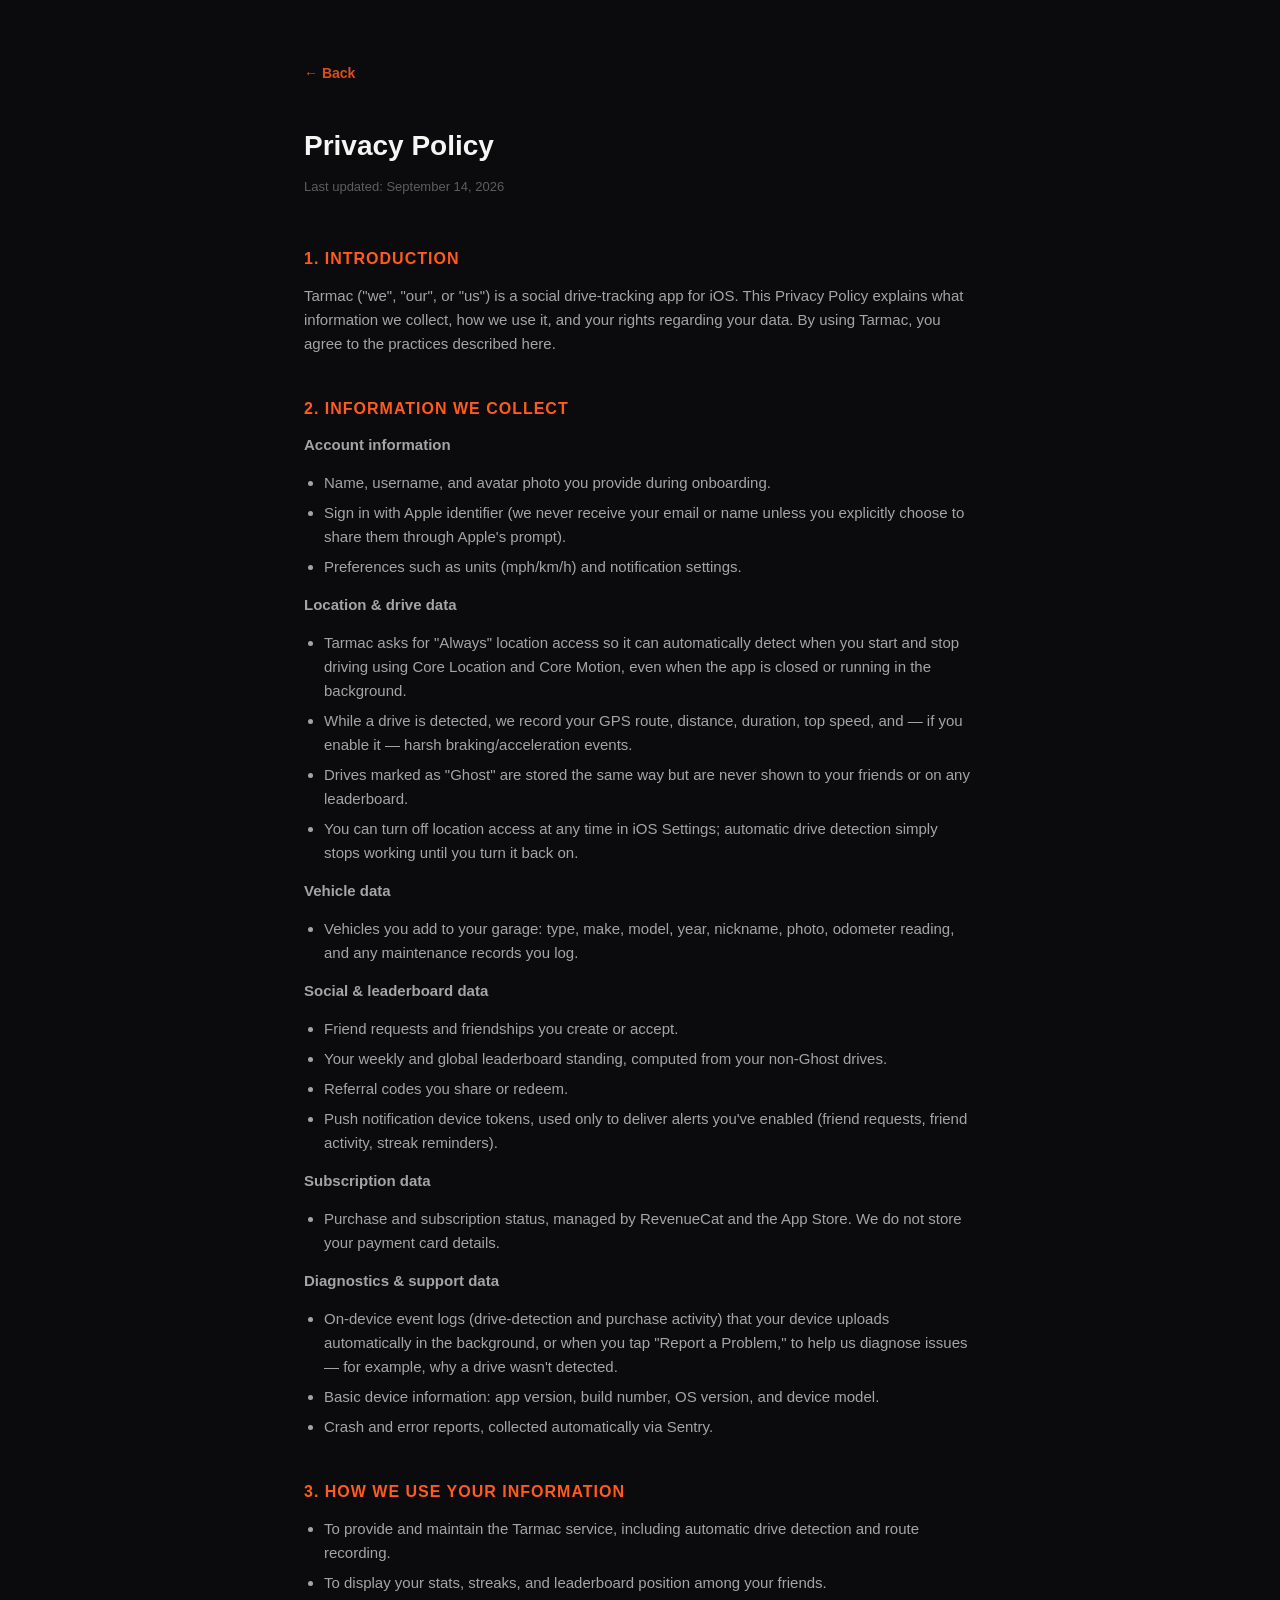
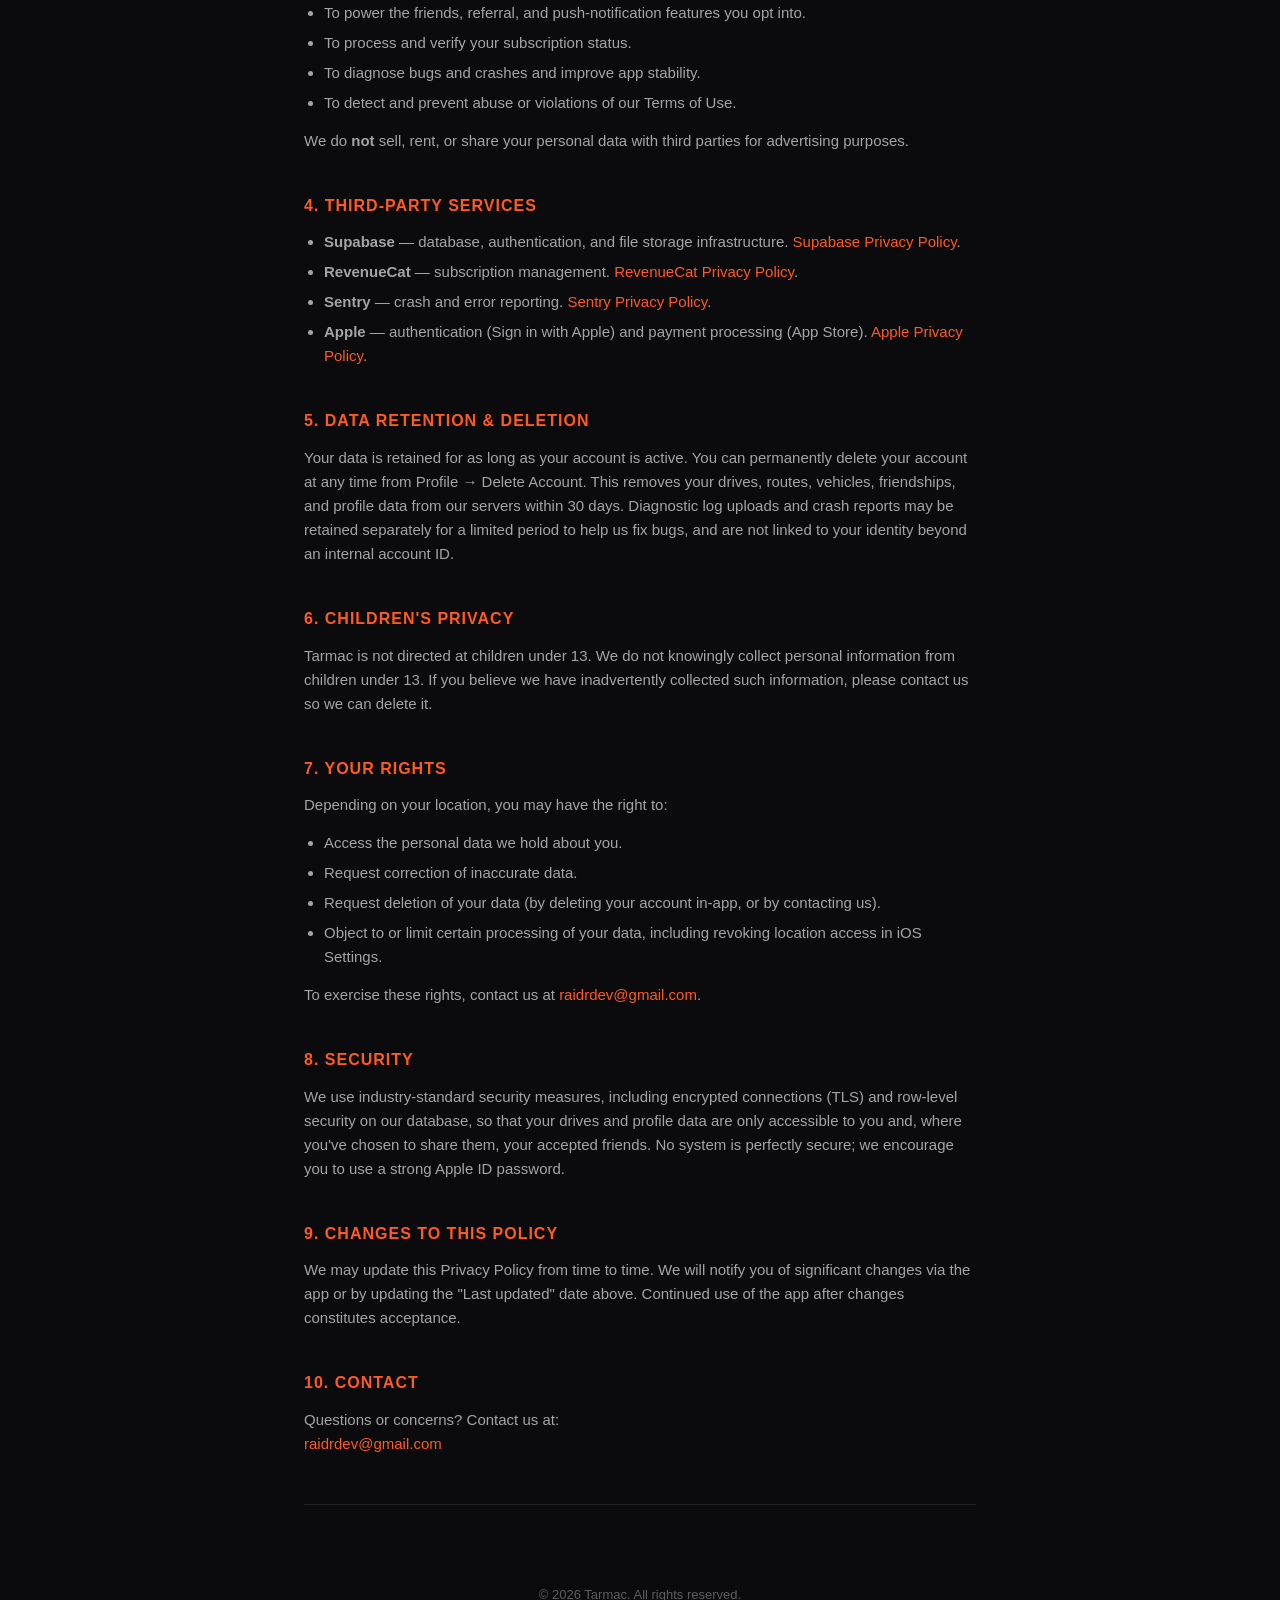
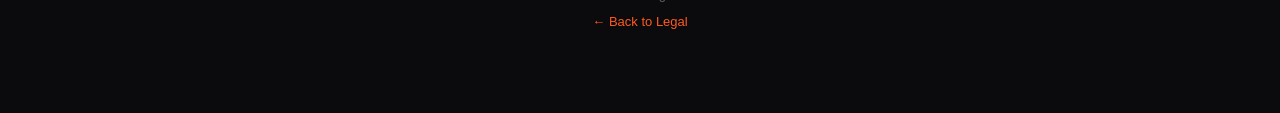
==== privacy.html @ 2295f6b0 "Initial legal pages for Tarmac (privacy policy) Co-Authored-By: Claude Sonnet 5 <noreply@anthropic.c" ====
<!DOCTYPE html>
<html lang="en">
<head>
  <meta charset="UTF-8" />
  <meta name="viewport" content="width=device-width, initial-scale=1.0" />
  <title>Privacy Policy — Tarmac</title>
  <link rel="stylesheet" href="style.css" />
</head>
<body>
  <div class="container">
    <a href="index.html" class="back">← Back</a>

    <div class="doc-header">
      <h1>Privacy Policy</h1>
      <p class="doc-meta">Last updated: September 14, 2026</p>
    </div>

    <div class="doc-body">

      <h2>1. Introduction</h2>
      <p>
        Tarmac ("we", "our", or "us") is a social drive-tracking app for iOS. This Privacy
        Policy explains what information we collect, how we use it, and your rights regarding
        your data. By using Tarmac, you agree to the practices described here.
      </p>

      <h2>2. Information We Collect</h2>

      <p><strong>Account information</strong></p>
      <ul>
        <li>Name, username, and avatar photo you provide during onboarding.</li>
        <li>Sign in with Apple identifier (we never receive your email or name unless you explicitly choose to share them through Apple's prompt).</li>
        <li>Preferences such as units (mph/km/h) and notification settings.</li>
      </ul>

      <p><strong>Location &amp; drive data</strong></p>
      <ul>
        <li>Tarmac asks for "Always" location access so it can automatically detect when you start and stop driving using Core Location and Core Motion, even when the app is closed or running in the background.</li>
        <li>While a drive is detected, we record your GPS route, distance, duration, top speed, and — if you enable it — harsh braking/acceleration events.</li>
        <li>Drives marked as "Ghost" are stored the same way but are never shown to your friends or on any leaderboard.</li>
        <li>You can turn off location access at any time in iOS Settings; automatic drive detection simply stops working until you turn it back on.</li>
      </ul>

      <p><strong>Vehicle data</strong></p>
      <ul>
        <li>Vehicles you add to your garage: type, make, model, year, nickname, photo, odometer reading, and any maintenance records you log.</li>
      </ul>

      <p><strong>Social &amp; leaderboard data</strong></p>
      <ul>
        <li>Friend requests and friendships you create or accept.</li>
        <li>Your weekly and global leaderboard standing, computed from your non-Ghost drives.</li>
        <li>Referral codes you share or redeem.</li>
        <li>Push notification device tokens, used only to deliver alerts you've enabled (friend requests, friend activity, streak reminders).</li>
      </ul>

      <p><strong>Subscription data</strong></p>
      <ul>
        <li>Purchase and subscription status, managed by RevenueCat and the App Store. We do not store your payment card details.</li>
      </ul>

      <p><strong>Diagnostics &amp; support data</strong></p>
      <ul>
        <li>On-device event logs (drive-detection and purchase activity) that your device uploads automatically in the background, or when you tap "Report a Problem," to help us diagnose issues — for example, why a drive wasn't detected.</li>
        <li>Basic device information: app version, build number, OS version, and device model.</li>
        <li>Crash and error reports, collected automatically via Sentry.</li>
      </ul>

      <h2>3. How We Use Your Information</h2>
      <ul>
        <li>To provide and maintain the Tarmac service, including automatic drive detection and route recording.</li>
        <li>To display your stats, streaks, and leaderboard position among your friends.</li>
        <li>To power the friends, referral, and push-notification features you opt into.</li>
        <li>To process and verify your subscription status.</li>
        <li>To diagnose bugs and crashes and improve app stability.</li>
        <li>To detect and prevent abuse or violations of our Terms of Use.</li>
      </ul>
      <p>We do <strong>not</strong> sell, rent, or share your personal data with third parties for advertising purposes.</p>

      <h2>4. Third-Party Services</h2>
      <ul>
        <li><strong>Supabase</strong> — database, authentication, and file storage infrastructure. <a href="https://supabase.com/privacy" target="_blank" rel="noopener">Supabase Privacy Policy</a>.</li>
        <li><strong>RevenueCat</strong> — subscription management. <a href="https://www.revenuecat.com/privacy" target="_blank" rel="noopener">RevenueCat Privacy Policy</a>.</li>
        <li><strong>Sentry</strong> — crash and error reporting. <a href="https://sentry.io/privacy/" target="_blank" rel="noopener">Sentry Privacy Policy</a>.</li>
        <li><strong>Apple</strong> — authentication (Sign in with Apple) and payment processing (App Store). <a href="https://www.apple.com/legal/privacy/" target="_blank" rel="noopener">Apple Privacy Policy</a>.</li>
      </ul>

      <h2>5. Data Retention &amp; Deletion</h2>
      <p>
        Your data is retained for as long as your account is active. You can permanently delete
        your account at any time from Profile → Delete Account. This removes your drives, routes,
        vehicles, friendships, and profile data from our servers within 30 days. Diagnostic log
        uploads and crash reports may be retained separately for a limited period to help us fix
        bugs, and are not linked to your identity beyond an internal account ID.
      </p>

      <h2>6. Children's Privacy</h2>
      <p>
        Tarmac is not directed at children under 13. We do not knowingly collect personal
        information from children under 13. If you believe we have inadvertently collected such
        information, please contact us so we can delete it.
      </p>

      <h2>7. Your Rights</h2>
      <p>Depending on your location, you may have the right to:</p>
      <ul>
        <li>Access the personal data we hold about you.</li>
        <li>Request correction of inaccurate data.</li>
        <li>Request deletion of your data (by deleting your account in-app, or by contacting us).</li>
        <li>Object to or limit certain processing of your data, including revoking location access in iOS Settings.</li>
      </ul>
      <p>To exercise these rights, contact us at <a href="mailto:raidrdev@gmail.com">raidrdev@gmail.com</a>.</p>

      <h2>8. Security</h2>
      <p>
        We use industry-standard security measures, including encrypted connections (TLS) and
        row-level security on our database, so that your drives and profile data are only
        accessible to you and, where you've chosen to share them, your accepted friends. No
        system is perfectly secure; we encourage you to use a strong Apple ID password.
      </p>

      <h2>9. Changes to This Policy</h2>
      <p>
        We may update this Privacy Policy from time to time. We will notify you of significant
        changes via the app or by updating the "Last updated" date above. Continued use of the
        app after changes constitutes acceptance.
      </p>

      <h2>10. Contact</h2>
      <p>
        Questions or concerns? Contact us at:<br />
        <a href="mailto:raidrdev@gmail.com">raidrdev@gmail.com</a>
      </p>

    </div>

    <div class="divider"></div>

    <footer>
      <p>© 2026 Tarmac. All rights reserved.</p>
      <p><a href="index.html">← Back to Legal</a></p>
    </footer>
  </div>
</body>
</html>
---- style.css ----
*, *::before, *::after { box-sizing: border-box; margin: 0; padding: 0; }

:root {
  --bg: #0B0B0D;
  --card: #151517;
  --border: #222224;
  --accent: #FF5A1F;
  --accent-muted: #FF5A1F22;
  --ink: #F5F5F4;
  --ink-secondary: #F5F5F4A8;
  --ink-muted: #F5F5F459;
}

html { scroll-behavior: smooth; }

body {
  background: var(--bg);
  color: var(--ink);
  font-family: -apple-system, BlinkMacSystemFont, 'Segoe UI', sans-serif;
  font-size: 16px;
  line-height: 1.6;
  min-height: 100vh;
}

.container {
  max-width: 720px;
  margin: 0 auto;
  padding: 60px 24px 80px;
}

/* ── Header ── */
header {
  text-align: center;
  margin-bottom: 56px;
}

.logo { font-size: 56px; display: block; margin-bottom: 16px; }

header h1 {
  font-size: 32px;
  font-weight: 800;
  letter-spacing: -0.5px;
  color: var(--ink);
}

.sub {
  margin-top: 6px;
  font-size: 14px;
  color: var(--ink-muted);
  text-transform: uppercase;
  letter-spacing: 2px;
}

/* ── Back link ── */
.back {
  display: inline-flex;
  align-items: center;
  gap: 6px;
  color: var(--accent);
  text-decoration: none;
  font-size: 14px;
  font-weight: 600;
  margin-bottom: 40px;
  opacity: 0.85;
  transition: opacity 0.15s;
}
.back:hover { opacity: 1; }

/* ── Index cards ── */
.card-grid { display: flex; flex-direction: column; gap: 12px; }

.card {
  display: flex;
  align-items: center;
  gap: 18px;
  background: var(--card);
  border: 1px solid var(--border);
  border-radius: 16px;
  padding: 24px 20px;
  text-decoration: none;
  color: var(--ink);
  transition: border-color 0.15s, background 0.15s;
}
.card:hover {
  border-color: var(--accent);
  background: var(--accent-muted);
}

.card-icon { font-size: 28px; flex-shrink: 0; }

.card h2 { font-size: 17px; font-weight: 700; margin-bottom: 4px; }
.card p  { font-size: 13px; color: var(--ink-muted); }

.arrow {
  margin-left: auto;
  font-size: 20px;
  color: var(--ink-muted);
  flex-shrink: 0;
}

/* ── Document page ── */
.doc-header {
  margin-bottom: 48px;
}

.doc-header h1 {
  font-size: 28px;
  font-weight: 800;
  margin-bottom: 8px;
}

.doc-meta {
  font-size: 13px;
  color: var(--ink-muted);
}

.doc-body h2 {
  font-size: 16px;
  font-weight: 700;
  color: var(--accent);
  text-transform: uppercase;
  letter-spacing: 1px;
  margin: 40px 0 12px;
}

.doc-body h2:first-child { margin-top: 0; }

.doc-body p {
  font-size: 15px;
  color: var(--ink-secondary);
  margin-bottom: 14px;
}

.doc-body ul {
  padding-left: 20px;
  margin-bottom: 14px;
}

.doc-body li {
  font-size: 15px;
  color: var(--ink-secondary);
  margin-bottom: 6px;
}

.doc-body a {
  color: var(--accent);
  text-decoration: none;
}
.doc-body a:hover { text-decoration: underline; }

.divider {
  height: 1px;
  background: var(--border);
  margin: 48px 0;
}

/* ── Footer ── */
footer {
  margin-top: 80px;
  text-align: center;
  font-size: 13px;
  color: var(--ink-muted);
  display: flex;
  flex-direction: column;
  gap: 6px;
}

footer a { color: var(--accent); text-decoration: none; }
footer a:hover { text-decoration: underline; }

@media (max-width: 600px) {
  .container { padding: 40px 16px 60px; }
  header h1 { font-size: 26px; }
  .doc-header h1 { font-size: 22px; }
}
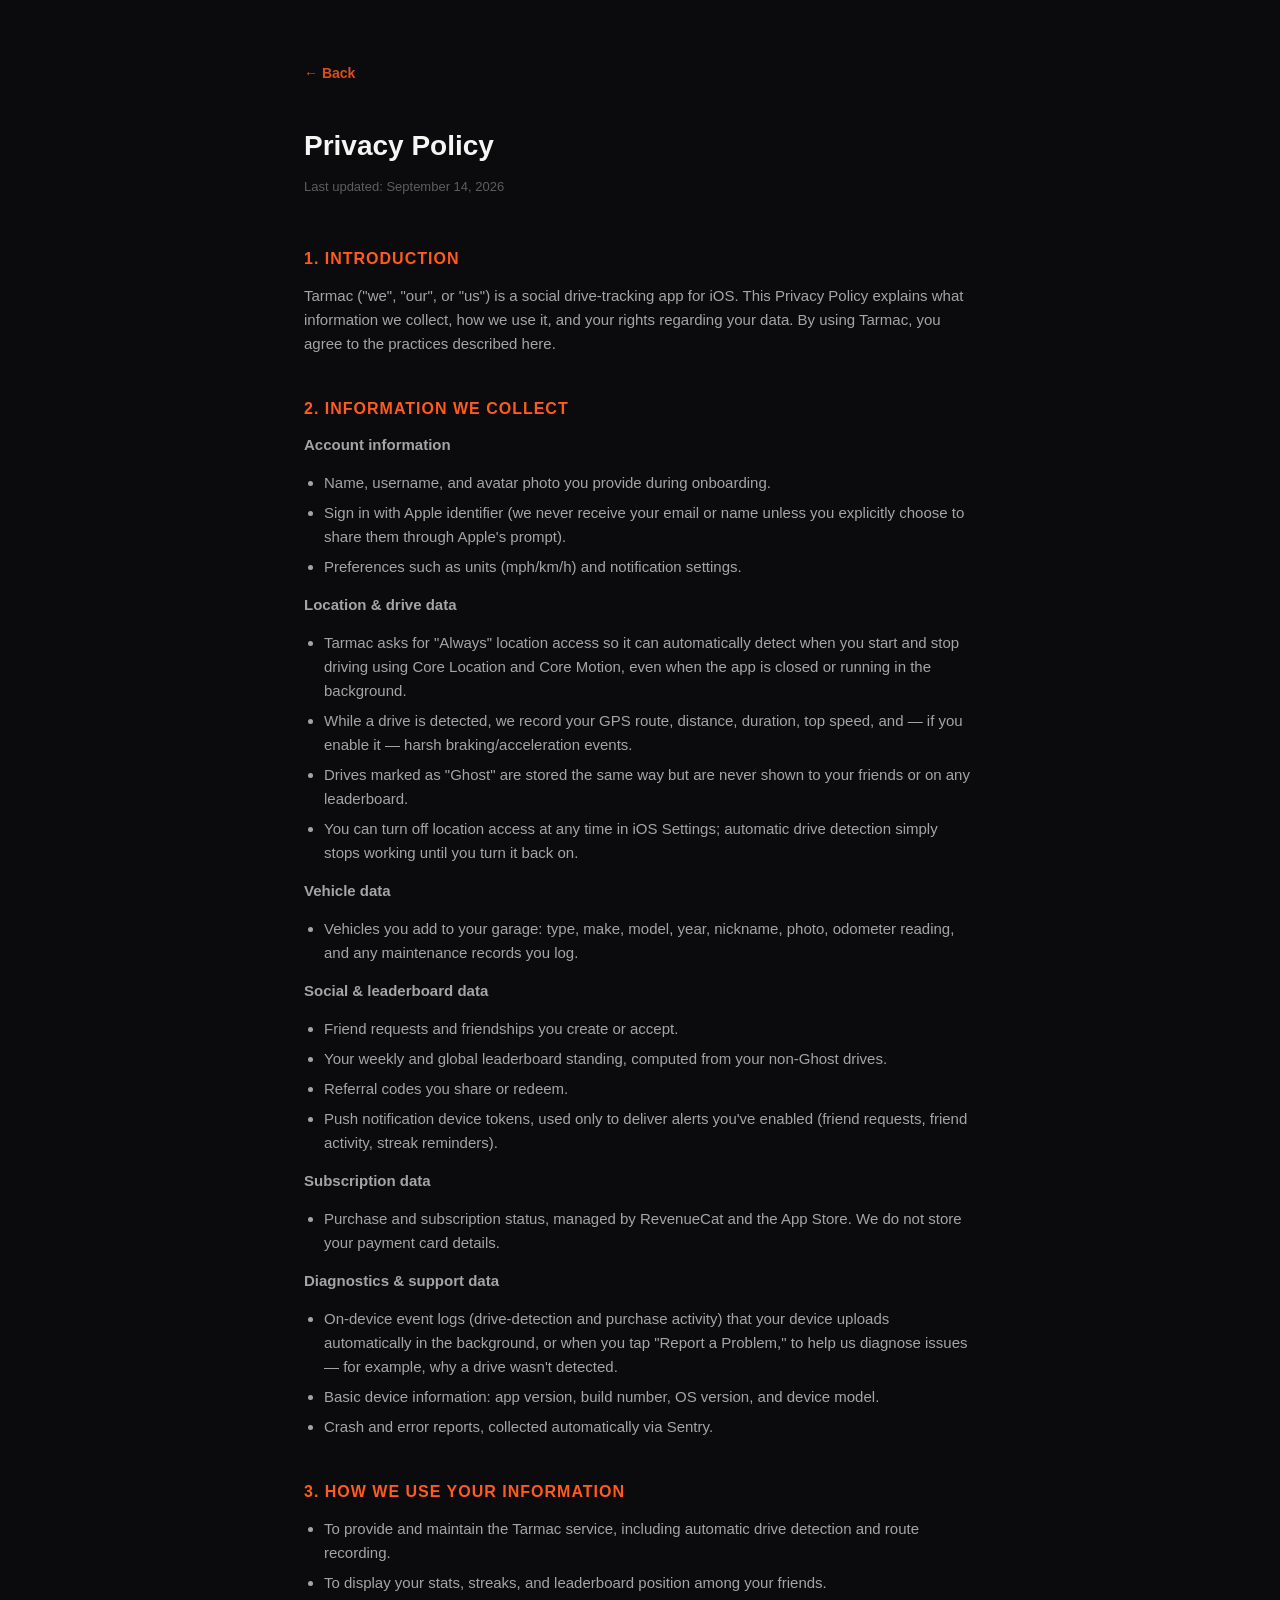
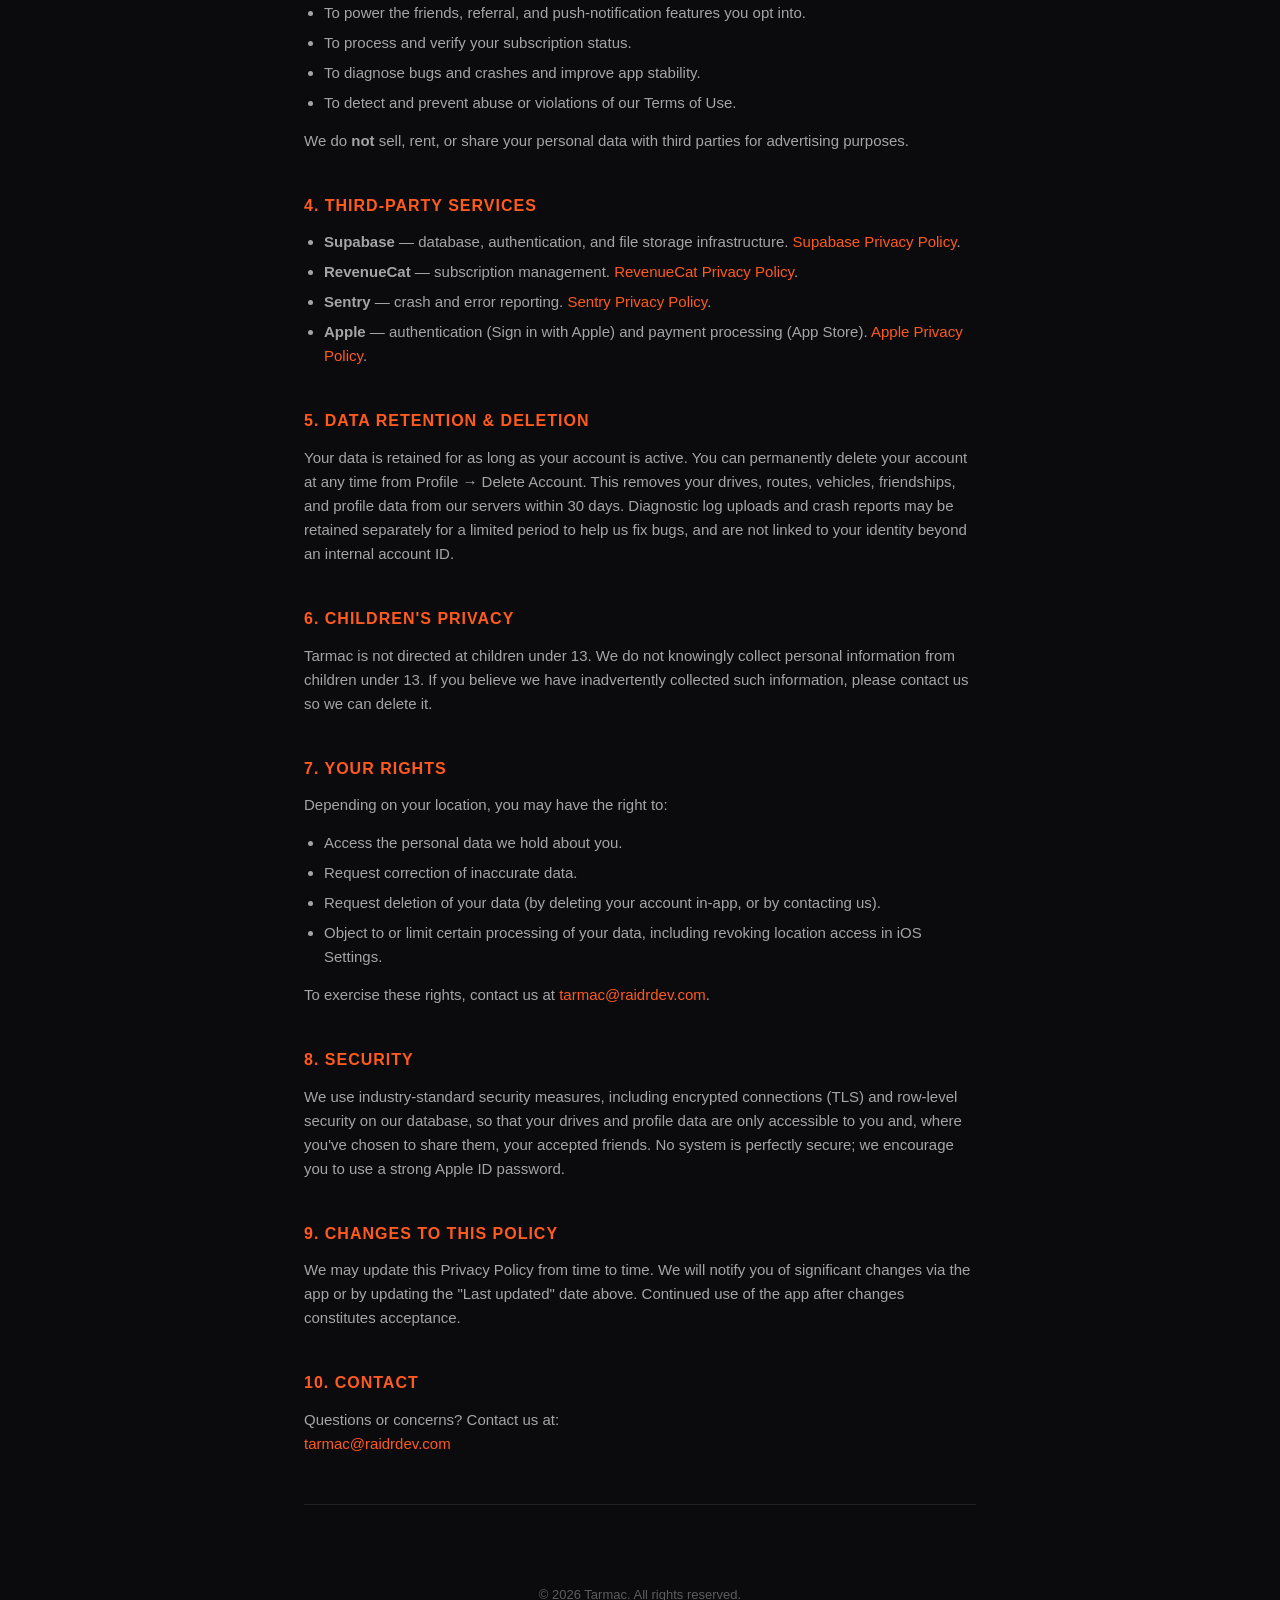
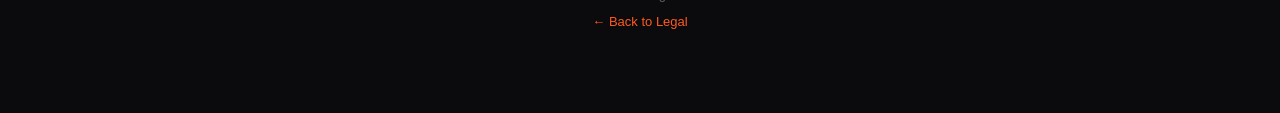
==== commit 27dab3ff: "Update contact email to tarmac@raidrdev.com Co-Authored-By: Claude Sonnet 5 <noreply@anthropic.com>" ====
--- a/privacy.html
+++ b/privacy.html
@@ -109,7 +109,7 @@
         <li>Request deletion of your data (by deleting your account in-app, or by contacting us).</li>
         <li>Object to or limit certain processing of your data, including revoking location access in iOS Settings.</li>
       </ul>
-      <p>To exercise these rights, contact us at <a href="mailto:raidrdev@gmail.com">raidrdev@gmail.com</a>.</p>
+      <p>To exercise these rights, contact us at <a href="mailto:tarmac@raidrdev.com">tarmac@raidrdev.com</a>.</p>
 
       <h2>8. Security</h2>
       <p>
@@ -129,7 +129,7 @@
       <h2>10. Contact</h2>
       <p>
         Questions or concerns? Contact us at:<br />
-        <a href="mailto:raidrdev@gmail.com">raidrdev@gmail.com</a>
+        <a href="mailto:tarmac@raidrdev.com">tarmac@raidrdev.com</a>
       </p>
 
     </div>
